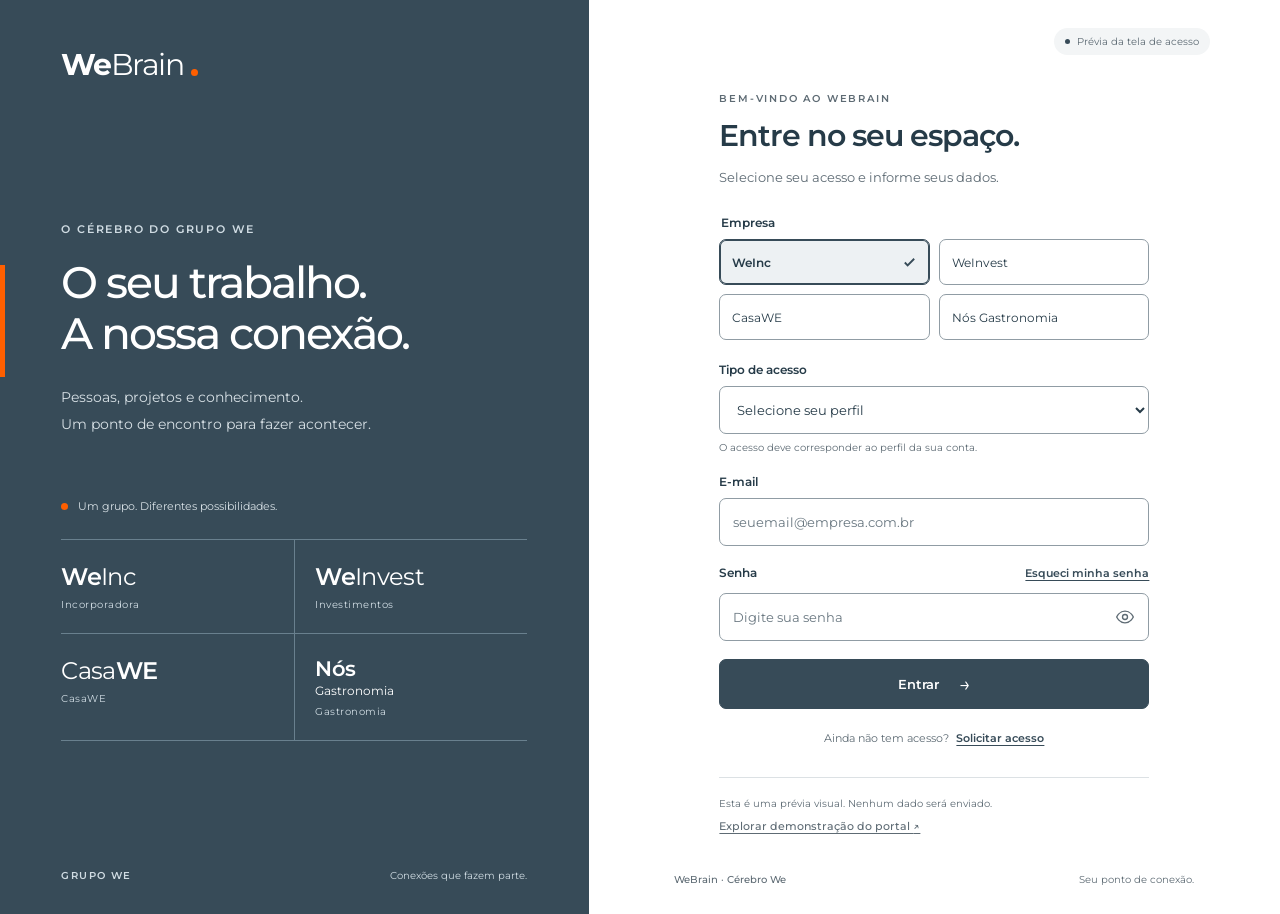
==== login.html @ 1a98ff45 "Initial commit: WeBrain frontend prototype and tests" ====
<!doctype html>
<html lang="pt-BR">
<head>
  <meta charset="utf-8">
  <meta name="viewport" content="width=device-width, initial-scale=1">
  <title>Entrar · WeBrain</title>
  <meta name="description" content="Acesso ao WeBrain, o portal das empresas do Grupo We.">
  <link rel="preconnect" href="https://fonts.googleapis.com">
  <link rel="preconnect" href="https://fonts.gstatic.com" crossorigin>
  <link href="https://fonts.googleapis.com/css2?family=Montserrat:wght@400;500;600;700&display=swap" rel="stylesheet">
  <link rel="stylesheet" href="assets/css/login.css">
</head>
<body>
  <main class="login-layout">
    <section class="brand-panel" aria-labelledby="brand-title">
      <a class="wordmark" href="index.html" aria-label="WeBrain — abrir demonstração do portal">We<span>Brain</span><i aria-hidden="true"></i></a>
      <div class="brand-content">
        <p class="eyebrow">O CÉREBRO DO GRUPO WE</p>
        <h1 id="brand-title">O seu trabalho.<br>A nossa conexão.</h1>
        <p class="brand-description">Pessoas, projetos e conhecimento.<br>Um ponto de encontro para fazer acontecer.</p>
        <div class="ecosystem" aria-label="Empresas do Grupo We">
          <div class="ecosystem-heading"><span class="connection-dot" aria-hidden="true"></span>Um grupo. Diferentes possibilidades.</div>
          <ul class="companies">
            <li><span class="company-name">We<span class="company-light">Inc</span></span><span class="company-caption">Incorporadora</span></li>
            <li><span class="company-name">We<span class="company-light">Invest</span></span><span class="company-caption">Investimentos</span></li>
            <li><span class="company-name"><span class="company-light">Casa</span>WE</span><span class="company-caption">CasaWE</span></li>
            <li><span class="company-name company-name--nos">Nós<span class="company-light"> Gastronomia</span></span><span class="company-caption">Gastronomia</span></li>
          </ul>
        </div>
      </div>
      <footer class="brand-footer"><span>GRUPO WE</span><span>Conexões que fazem parte.</span></footer>
    </section>

    <section class="access-panel" aria-labelledby="login-title">
      <div class="preview-label"><span aria-hidden="true"></span>Prévia da tela de acesso</div>
      <div class="access-content">
        <header class="form-header"><p class="eyebrow">BEM-VINDO AO WEBRAIN</p><h2 id="login-title">Entre no seu espaço.</h2><p>Selecione seu acesso e informe seus dados.</p></header>
        <form id="login-form" novalidate>
          <fieldset class="company-picker">
            <legend>Empresa</legend>
            <div class="company-options">
              <label><input type="radio" name="empresa" value="weinc" checked><span>WeInc<svg viewBox="0 0 16 16" aria-hidden="true"><path d="m3 8 3 3 7-7"/></svg></span></label>
              <label><input type="radio" name="empresa" value="weinvest"><span>WeInvest<svg viewBox="0 0 16 16" aria-hidden="true"><path d="m3 8 3 3 7-7"/></svg></span></label>
              <label><input type="radio" name="empresa" value="casawe"><span>CasaWE<svg viewBox="0 0 16 16" aria-hidden="true"><path d="m3 8 3 3 7-7"/></svg></span></label>
              <label><input type="radio" name="empresa" value="nos"><span>Nós Gastronomia<svg viewBox="0 0 16 16" aria-hidden="true"><path d="m3 8 3 3 7-7"/></svg></span></label>
            </div>
          </fieldset>
          <div class="field"><label for="perfil">Tipo de acesso</label><select id="perfil" name="perfil" required aria-describedby="perfil-help perfil-error"><option value="">Selecione seu perfil</option><option value="administrador">Administrador</option><option value="gestor">Gestor</option><option value="equipe">Equipe</option><option value="parceiro">Parceiro</option><option value="corretor">Corretor</option></select><p class="field-help" id="perfil-help">O acesso deve corresponder ao perfil da sua conta.</p><p class="field-error" id="perfil-error"></p></div>
          <div class="field"><label for="email">E-mail</label><input id="email" name="email" type="email" autocomplete="username" inputmode="email" autocapitalize="none" spellcheck="false" placeholder="seuemail@empresa.com.br" required aria-describedby="email-error"><p class="field-error" id="email-error"></p></div>
          <div class="field"><div class="field-heading"><label for="senha">Senha</label><button class="text-button" type="button" id="recover">Esqueci minha senha</button></div><div class="password-control"><input id="senha" name="senha" type="password" autocomplete="current-password" placeholder="Digite sua senha" required aria-describedby="senha-error"><button type="button" id="toggle-password" aria-label="Mostrar senha" aria-pressed="false"><svg viewBox="0 0 24 24" aria-hidden="true"><path d="M2 12s3.5-7 10-7 10 7 10 7-3.5 7-10 7S2 12 2 12Z"/><circle cx="12" cy="12" r="3"/><path class="eye-slash" d="M3 3l18 18"/></svg></button></div><p class="field-error" id="senha-error"></p></div>
          <button class="submit-button" type="submit">Entrar <span aria-hidden="true">→</span></button>
          <p id="form-status" class="form-status" role="status" aria-live="polite" tabindex="-1" hidden></p>
        </form>
        <p class="request-access">Ainda não tem acesso? <button class="text-button" id="request-access" type="button">Solicitar acesso</button></p>
        <div class="demo-note"><p>Esta é uma prévia visual. Nenhum dado será enviado.</p><a href="index.html">Explorar demonstração do portal <span aria-hidden="true">↗</span></a></div>
      </div>
      <footer class="access-footer"><span>WeBrain · Cérebro We</span><span>Seu ponto de conexão.</span></footer>
    </section>
  </main>
  <dialog id="access-dialog" aria-labelledby="dialog-title" aria-describedby="dialog-description"><form method="dialog"><button class="dialog-close" aria-label="Fechar" autofocus>×</button></form><p class="eyebrow">ACESSO AO WEBRAIN</p><h2 id="dialog-title"></h2><p id="dialog-description"></p><form method="dialog"><button class="submit-button">Entendi</button></form></dialog>
  <script src="assets/js/login.js"></script>
</body>
</html>
---- assets/css/login.css ----
:root{color-scheme:light;--slate:#374b58;--deep:#263b48;--orange:#ff5f00;--ink:#263b48;--muted:#5e6b74;--line:#909ca4;--soft:#f3f5f6;--error:#a52822;font-family:Montserrat,system-ui,-apple-system,"Segoe UI",sans-serif;color:var(--ink);background:#fff;font-synthesis:none}
*{box-sizing:border-box}body{margin:0}button,input,select{font:inherit}button,a,input,select{-webkit-tap-highlight-color:transparent}button{cursor:pointer}a{color:inherit}button:focus-visible,a:focus-visible,input:focus-visible,select:focus-visible{outline:3px solid #3977b1;outline-offset:4px}button:disabled{cursor:wait}fieldset{padding:0;margin:0;border:0}h1,h2,p{margin:0}[hidden]{display:none!important}
.login-layout{display:grid;grid-template-columns:minmax(350px,46%) 1fr;min-height:100vh;min-height:100dvh}.brand-panel{background:var(--slate);color:#fff;padding:46px clamp(30px,4.8vw,78px) 30px;display:flex;flex-direction:column;position:relative;overflow:hidden}.brand-panel::before{content:"";position:absolute;left:0;top:29%;width:5px;height:112px;background:var(--orange)}.wordmark{align-self:flex-start;display:inline-flex;align-items:center;font-size:30px;font-weight:700;letter-spacing:-1.4px;text-decoration:none;gap:0}.wordmark>span{font-weight:400}.wordmark>i{width:7px;height:7px;border-radius:50%;background:var(--orange);margin:16px 0 0 7px}.brand-content{margin:auto 0;padding:75px 0 64px}.eyebrow{font-size:11px;font-weight:600;letter-spacing:1.8px;line-height:1.6}.brand-panel .eyebrow{color:#d0dce3}.brand-panel h1{font-size:clamp(34px,3.4vw,54px);letter-spacing:-2px;line-height:1.17;font-weight:500;margin:20px 0 24px}.brand-description{color:#d7e0e5;font-size:14px;line-height:1.9}.ecosystem{margin-top:60px}.ecosystem-heading{font-size:11px;line-height:1.7;color:#d7e0e5;display:flex;gap:10px;align-items:center}.connection-dot{width:7px;height:7px;background:var(--orange);border-radius:50%;flex-shrink:0}.companies{list-style:none;display:grid;grid-template-columns:1fr 1fr;padding:0;margin:23px 0 0;border-top:1px solid #69808e}.companies li{padding:22px 12px 22px 0;border-bottom:1px solid #69808e;display:flex;flex-direction:column;gap:7px}.companies li:nth-child(even){padding-left:20px;border-left:1px solid #69808e}.company-name{font-size:24px;font-weight:600;letter-spacing:-.7px}.company-light{font-weight:400}.company-name--nos{font-size:21px}.company-name--nos .company-light{display:block;font-size:12px;margin-top:2px;letter-spacing:0}.company-caption{font-size:10px;letter-spacing:.5px;color:#d0dce3}.brand-footer,.access-footer{display:flex;justify-content:space-between;gap:16px;font-size:10px;line-height:1.6}.brand-footer{color:#d0dce3}.brand-footer>span:first-child{font-weight:600;letter-spacing:1.4px}.access-panel{display:flex;flex-direction:column;padding:28px clamp(24px,5.5vw,100px) 26px}.preview-label{align-self:flex-end;display:flex;align-items:center;gap:7px;background:var(--soft);padding:7px 11px;border-radius:20px;font-size:10px;color:var(--muted)}.preview-label>span{width:5px;height:5px;background:var(--slate);border-radius:50%}.access-content{width:100%;max-width:430px;margin:auto; padding:36px 0}.form-header{margin-bottom:28px}.form-header .eyebrow{color:var(--muted);font-size:10px}.form-header h2{font-size:30px;letter-spacing:-1px;font-weight:600;line-height:1.25;margin:10px 0 12px}.form-header>p:last-child{color:var(--muted);font-size:13px;line-height:1.6}.company-picker{margin-bottom:22px}.company-picker legend,.field>label,.field-heading>label{font-size:12px;font-weight:600;margin-bottom:9px;display:block}.company-options{display:grid;grid-template-columns:1fr 1fr;gap:9px}.company-options label{position:relative;cursor:pointer;min-width:0}.company-options input{position:absolute;opacity:0;width:1px;height:1px}.company-options label>span{display:flex;align-items:center;justify-content:space-between;gap:6px;border:1px solid var(--line);padding:13px 12px;min-height:46px;border-radius:7px;font-size:12px;transition:background .15s,border-color .15s}.company-options svg{width:15px;height:15px;fill:none;stroke:var(--slate);stroke-width:2;visibility:hidden;flex-shrink:0}.company-options input:checked+span{border-color:var(--slate);background:#edf1f3;box-shadow:inset 0 0 0 1px var(--slate);font-weight:600}.company-options input:checked+span svg{visibility:visible}.company-options input:focus-visible+span{outline:3px solid #3977b1;outline-offset:3px}.field{margin-bottom:18px}.field input,.field select{display:block;width:100%;height:48px;border:1px solid var(--line);border-radius:7px;background:#fff;color:var(--ink);padding:0 13px;font-size:13px}.field input::placeholder{color:#697780;opacity:1}.field select{padding-right:28px}.field-help{font-size:10px;color:var(--muted);line-height:1.6;margin-top:6px}.field-error{color:var(--error);font-size:11px;line-height:1.5;margin-top:5px}.field-error:empty{display:none}.field [aria-invalid=true]{border-color:var(--error);box-shadow:0 0 0 1px var(--error)}.field-heading{display:flex;justify-content:space-between;gap:10px;align-items:baseline;margin-bottom:9px}.field-heading>label{margin:0}.text-button{padding:0;background:none;border:0;font-size:11px;font-weight:600;color:var(--slate);text-decoration:underline;text-underline-offset:3px;line-height:1.8}.password-control{position:relative}.password-control input{padding-right:51px}.password-control>button{position:absolute;right:2px;top:2px;width:44px;height:44px;background:transparent;border:0;border-radius:5px;color:var(--muted);display:grid;place-items:center}.password-control svg{width:20px;height:20px;fill:none;stroke:currentColor;stroke-width:1.6;stroke-linecap:round;stroke-linejoin:round}.eye-slash{display:none}[aria-pressed=true] .eye-slash{display:block}.submit-button{width:100%;min-height:49px;background:var(--slate);color:#fff;border:1px solid var(--slate);border-radius:7px;font-size:13px;font-weight:600;display:flex;align-items:center;justify-content:center;gap:20px;padding:12px 18px;transition:background .15s}.submit-button:hover{background:var(--deep)}.submit-button>span{font-size:20px;font-weight:400}.form-status{padding:13px;background:var(--soft);border-left:3px solid var(--orange);font-size:12px;line-height:1.7;margin-top:14px}.request-access{font-size:11px;line-height:1.7;color:var(--muted);text-align:center;margin-top:20px}.request-access button{margin-left:4px}.demo-note{border-top:1px solid #dce1e4;margin-top:28px;padding-top:17px;color:var(--muted);font-size:10px;line-height:1.7}.demo-note a{display:inline-block;font-size:11px;font-weight:500;margin-top:5px;text-underline-offset:3px}.access-footer{color:var(--muted);width:100%;max-width:520px;margin:0 auto}.access-footer>span:first-child{font-weight:500}
dialog{border:1px solid #c7cfd4;border-radius:14px;padding:34px;width:calc(100% - 32px);max-width:440px;color:var(--ink);box-shadow:0 18px 80px #152b3a33}dialog::backdrop{background:#192b3a80}dialog h2{font-size:23px;letter-spacing:-.5px;margin:12px 0}dialog>p:not(.eyebrow){font-size:13px;line-height:1.8;color:var(--muted);margin-bottom:26px}.dialog-close{position:absolute;right:9px;top:9px;width:36px;height:36px;border:0;background:var(--soft);color:var(--ink);font-size:23px;border-radius:6px}
@media(min-width:1600px){.brand-content{max-width:520px;align-self:center;width:100%}.access-content{max-width:470px}}
@media(max-width:1000px){.brand-panel{padding:32px 28px}.access-panel{padding:24px 30px}.brand-panel h1{font-size:36px}.company-name{font-size:21px}.company-name--nos{font-size:20px}.brand-footer{flex-direction:column;gap:4px}.brand-description br{display:none}}
@media(max-width:760px){.login-layout{grid-template-columns:1fr}.brand-panel{padding:24px}.brand-panel::before{top:0;width:60px;height:3px;left:24px}.wordmark{font-size:25px}.brand-content{margin:0;padding:26px 0 0}.brand-panel h1{font-size:29px;letter-spacing:-1px;margin:10px 0 12px}.brand-panel h1 br{display:none}.brand-description{font-size:12px;max-width:380px}.ecosystem{margin-top:22px}.ecosystem-heading,.company-caption,.brand-footer{display:none}.companies{display:flex;flex-wrap:wrap;gap:10px 20px;margin:0;padding-top:16px}.companies li,.companies li:nth-child(even){border:0;padding:0}.company-name{font-size:16px}.company-name--nos{font-size:16px}.company-name--nos .company-light{display:inline;font-size:12px}.access-panel{padding:20px 24px}.access-content{padding:28px 0}.preview-label{align-self:flex-start}.form-header h2{font-size:27px}.access-footer{padding:10px 0}.brand-panel .eyebrow{font-size:9px}}
@media(max-width:360px){.access-panel{padding:18px}.company-options label>span{font-size:11px;padding:12px 9px}.access-footer{flex-direction:column;gap:2px}}
@media(prefers-reduced-motion:reduce){*,*::before,*::after{transition:none!important;scroll-behavior:auto!important}}
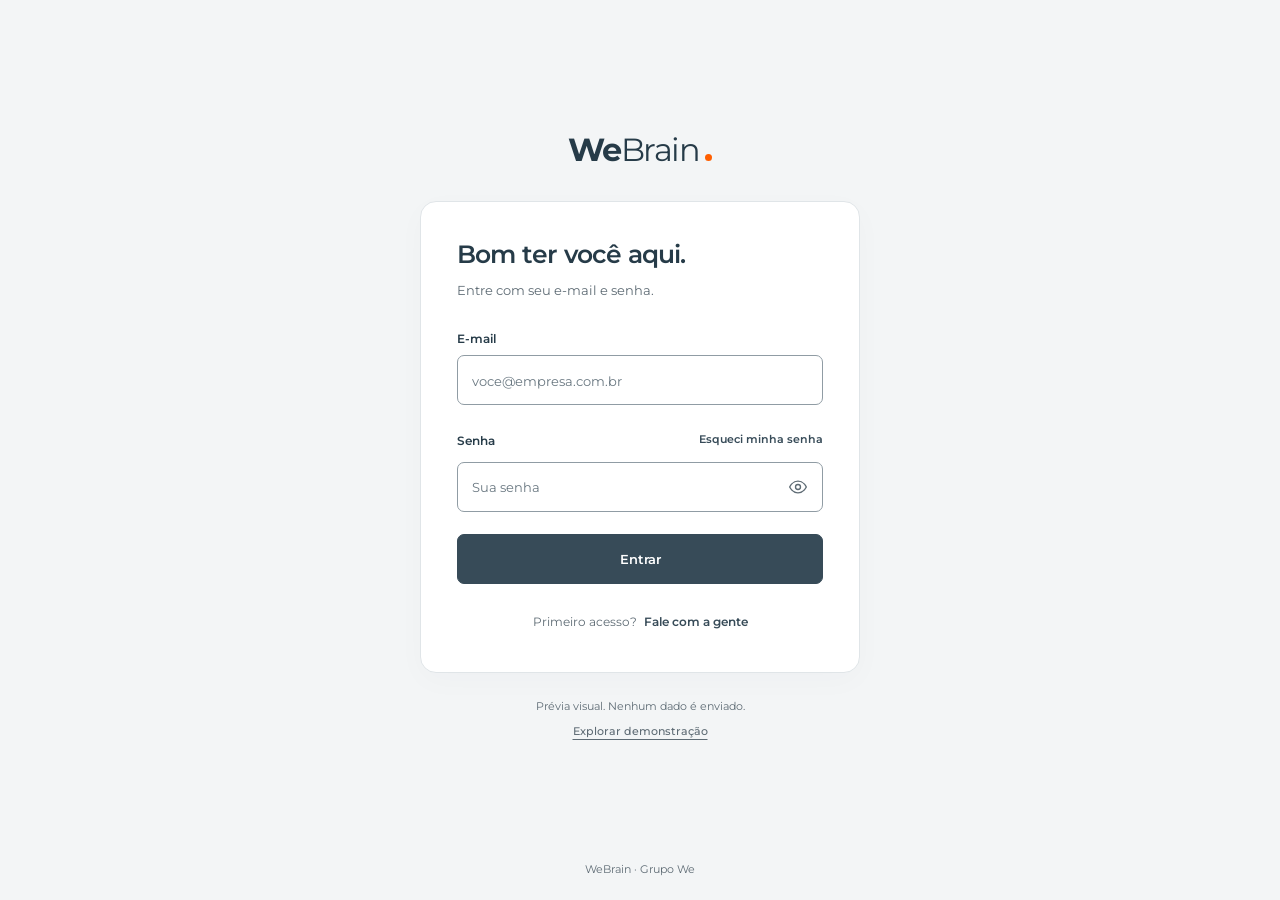
==== commit 9cb0d519: "Login revisado, resiliência da UI e migrations do Supabase Co-Authored-By: Claude Opus 5.5 <noreply@" ====
--- a/login.html
+++ b/login.html
@@ -1,8 +1,9 @@
-<!doctype html>
+﻿<!doctype html>
 <html lang="pt-BR">
 <head>
   <meta charset="utf-8">
   <meta name="viewport" content="width=device-width, initial-scale=1">
+  <meta name="theme-color" content="#f3f5f6">
   <title>Entrar · WeBrain</title>
   <meta name="description" content="Acesso ao WeBrain, o portal das empresas do Grupo We.">
   <link rel="preconnect" href="https://fonts.googleapis.com">
@@ -12,52 +13,44 @@
 </head>
 <body>
   <main class="login-layout">
-    <section class="brand-panel" aria-labelledby="brand-title">
-      <a class="wordmark" href="index.html" aria-label="WeBrain — abrir demonstração do portal">We<span>Brain</span><i aria-hidden="true"></i></a>
-      <div class="brand-content">
-        <p class="eyebrow">O CÉREBRO DO GRUPO WE</p>
-        <h1 id="brand-title">O seu trabalho.<br>A nossa conexão.</h1>
-        <p class="brand-description">Pessoas, projetos e conhecimento.<br>Um ponto de encontro para fazer acontecer.</p>
-        <div class="ecosystem" aria-label="Empresas do Grupo We">
-          <div class="ecosystem-heading"><span class="connection-dot" aria-hidden="true"></span>Um grupo. Diferentes possibilidades.</div>
-          <ul class="companies">
-            <li><span class="company-name">We<span class="company-light">Inc</span></span><span class="company-caption">Incorporadora</span></li>
-            <li><span class="company-name">We<span class="company-light">Invest</span></span><span class="company-caption">Investimentos</span></li>
-            <li><span class="company-name"><span class="company-light">Casa</span>WE</span><span class="company-caption">CasaWE</span></li>
-            <li><span class="company-name company-name--nos">Nós<span class="company-light"> Gastronomia</span></span><span class="company-caption">Gastronomia</span></li>
-          </ul>
-        </div>
-      </div>
-      <footer class="brand-footer"><span>GRUPO WE</span><span>Conexões que fazem parte.</span></footer>
-    </section>
-
-    <section class="access-panel" aria-labelledby="login-title">
-      <div class="preview-label"><span aria-hidden="true"></span>Prévia da tela de acesso</div>
-      <div class="access-content">
-        <header class="form-header"><p class="eyebrow">BEM-VINDO AO WEBRAIN</p><h2 id="login-title">Entre no seu espaço.</h2><p>Selecione seu acesso e informe seus dados.</p></header>
+    <div class="access-content">
+      <div class="wordmark" aria-label="WeBrain">We<span>Brain</span><i aria-hidden="true"></i></div>
+      <section class="access-panel" aria-labelledby="login-title">
+        <header class="form-header">
+          <h1 id="login-title">Bom ter você aqui.</h1>
+          <p>Entre com seu e-mail e senha.</p>
+        </header>
         <form id="login-form" novalidate>
-          <fieldset class="company-picker">
-            <legend>Empresa</legend>
-            <div class="company-options">
-              <label><input type="radio" name="empresa" value="weinc" checked><span>WeInc<svg viewBox="0 0 16 16" aria-hidden="true"><path d="m3 8 3 3 7-7"/></svg></span></label>
-              <label><input type="radio" name="empresa" value="weinvest"><span>WeInvest<svg viewBox="0 0 16 16" aria-hidden="true"><path d="m3 8 3 3 7-7"/></svg></span></label>
-              <label><input type="radio" name="empresa" value="casawe"><span>CasaWE<svg viewBox="0 0 16 16" aria-hidden="true"><path d="m3 8 3 3 7-7"/></svg></span></label>
-              <label><input type="radio" name="empresa" value="nos"><span>Nós Gastronomia<svg viewBox="0 0 16 16" aria-hidden="true"><path d="m3 8 3 3 7-7"/></svg></span></label>
+          <div class="field">
+            <label for="email">E-mail</label>
+            <input id="email" name="email" type="email" autocomplete="username" inputmode="email" autocapitalize="none" spellcheck="false" placeholder="voce@empresa.com.br" required aria-describedby="email-error">
+            <p class="field-error" id="email-error"></p>
+          </div>
+          <div class="field">
+            <div class="field-heading"><label for="senha">Senha</label><button class="text-button" type="button" id="recover">Esqueci minha senha</button></div>
+            <div class="password-control">
+              <input id="senha" name="senha" type="password" autocomplete="current-password" placeholder="Sua senha" required aria-describedby="senha-error">
+              <button type="button" id="toggle-password" aria-label="Mostrar senha" aria-pressed="false"><svg viewBox="0 0 24 24" aria-hidden="true"><path d="M2 12s3.5-7 10-7 10 7 10 7-3.5 7-10 7S2 12 2 12Z"/><circle cx="12" cy="12" r="3"/><path class="eye-slash" d="M3 3l18 18"/></svg></button>
             </div>
-          </fieldset>
-          <div class="field"><label for="perfil">Tipo de acesso</label><select id="perfil" name="perfil" required aria-describedby="perfil-help perfil-error"><option value="">Selecione seu perfil</option><option value="administrador">Administrador</option><option value="gestor">Gestor</option><option value="equipe">Equipe</option><option value="parceiro">Parceiro</option><option value="corretor">Corretor</option></select><p class="field-help" id="perfil-help">O acesso deve corresponder ao perfil da sua conta.</p><p class="field-error" id="perfil-error"></p></div>
-          <div class="field"><label for="email">E-mail</label><input id="email" name="email" type="email" autocomplete="username" inputmode="email" autocapitalize="none" spellcheck="false" placeholder="seuemail@empresa.com.br" required aria-describedby="email-error"><p class="field-error" id="email-error"></p></div>
-          <div class="field"><div class="field-heading"><label for="senha">Senha</label><button class="text-button" type="button" id="recover">Esqueci minha senha</button></div><div class="password-control"><input id="senha" name="senha" type="password" autocomplete="current-password" placeholder="Digite sua senha" required aria-describedby="senha-error"><button type="button" id="toggle-password" aria-label="Mostrar senha" aria-pressed="false"><svg viewBox="0 0 24 24" aria-hidden="true"><path d="M2 12s3.5-7 10-7 10 7 10 7-3.5 7-10 7S2 12 2 12Z"/><circle cx="12" cy="12" r="3"/><path class="eye-slash" d="M3 3l18 18"/></svg></button></div><p class="field-error" id="senha-error"></p></div>
-          <button class="submit-button" type="submit">Entrar <span aria-hidden="true">→</span></button>
+            <p class="field-error" id="senha-error"></p>
+          </div>
+          <button class="submit-button" type="submit">Entrar</button>
           <p id="form-status" class="form-status" role="status" aria-live="polite" tabindex="-1" hidden></p>
         </form>
-        <p class="request-access">Ainda não tem acesso? <button class="text-button" id="request-access" type="button">Solicitar acesso</button></p>
-        <div class="demo-note"><p>Esta é uma prévia visual. Nenhum dado será enviado.</p><a href="index.html">Explorar demonstração do portal <span aria-hidden="true">↗</span></a></div>
-      </div>
-      <footer class="access-footer"><span>WeBrain · Cérebro We</span><span>Seu ponto de conexão.</span></footer>
-    </section>
+        <p class="request-access">Primeiro acesso? <button class="text-button" id="request-access" type="button">Fale com a gente</button></p>
+      </section>
+      <aside class="demo-note" aria-label="Demonstração">
+        <p>Prévia visual. Nenhum dado é enviado.</p>
+        <a href="index.html">Explorar demonstração</a>
+      </aside>
+    </div>
+    <footer class="access-footer">WeBrain · Grupo We</footer>
   </main>
-  <dialog id="access-dialog" aria-labelledby="dialog-title" aria-describedby="dialog-description"><form method="dialog"><button class="dialog-close" aria-label="Fechar" autofocus>×</button></form><p class="eyebrow">ACESSO AO WEBRAIN</p><h2 id="dialog-title"></h2><p id="dialog-description"></p><form method="dialog"><button class="submit-button">Entendi</button></form></dialog>
+  <dialog id="access-dialog" aria-labelledby="dialog-title" aria-describedby="dialog-description">
+    <form method="dialog"><button class="dialog-close" aria-label="Fechar">×</button></form>
+    <h2 id="dialog-title"></h2><p id="dialog-description"></p>
+    <form method="dialog"><button class="submit-button" autofocus>Entendi</button></form>
+  </dialog>
   <script src="assets/js/login.js"></script>
 </body>
 </html>
--- a/assets/css/login.css
+++ b/assets/css/login.css
@@ -1,9 +1,21 @@
-:root{color-scheme:light;--slate:#374b58;--deep:#263b48;--orange:#ff5f00;--ink:#263b48;--muted:#5e6b74;--line:#909ca4;--soft:#f3f5f6;--error:#a52822;font-family:Montserrat,system-ui,-apple-system,"Segoe UI",sans-serif;color:var(--ink);background:#fff;font-synthesis:none}
-*{box-sizing:border-box}body{margin:0}button,input,select{font:inherit}button,a,input,select{-webkit-tap-highlight-color:transparent}button{cursor:pointer}a{color:inherit}button:focus-visible,a:focus-visible,input:focus-visible,select:focus-visible{outline:3px solid #3977b1;outline-offset:4px}button:disabled{cursor:wait}fieldset{padding:0;margin:0;border:0}h1,h2,p{margin:0}[hidden]{display:none!important}
-.login-layout{display:grid;grid-template-columns:minmax(350px,46%) 1fr;min-height:100vh;min-height:100dvh}.brand-panel{background:var(--slate);color:#fff;padding:46px clamp(30px,4.8vw,78px) 30px;display:flex;flex-direction:column;position:relative;overflow:hidden}.brand-panel::before{content:"";position:absolute;left:0;top:29%;width:5px;height:112px;background:var(--orange)}.wordmark{align-self:flex-start;display:inline-flex;align-items:center;font-size:30px;font-weight:700;letter-spacing:-1.4px;text-decoration:none;gap:0}.wordmark>span{font-weight:400}.wordmark>i{width:7px;height:7px;border-radius:50%;background:var(--orange);margin:16px 0 0 7px}.brand-content{margin:auto 0;padding:75px 0 64px}.eyebrow{font-size:11px;font-weight:600;letter-spacing:1.8px;line-height:1.6}.brand-panel .eyebrow{color:#d0dce3}.brand-panel h1{font-size:clamp(34px,3.4vw,54px);letter-spacing:-2px;line-height:1.17;font-weight:500;margin:20px 0 24px}.brand-description{color:#d7e0e5;font-size:14px;line-height:1.9}.ecosystem{margin-top:60px}.ecosystem-heading{font-size:11px;line-height:1.7;color:#d7e0e5;display:flex;gap:10px;align-items:center}.connection-dot{width:7px;height:7px;background:var(--orange);border-radius:50%;flex-shrink:0}.companies{list-style:none;display:grid;grid-template-columns:1fr 1fr;padding:0;margin:23px 0 0;border-top:1px solid #69808e}.companies li{padding:22px 12px 22px 0;border-bottom:1px solid #69808e;display:flex;flex-direction:column;gap:7px}.companies li:nth-child(even){padding-left:20px;border-left:1px solid #69808e}.company-name{font-size:24px;font-weight:600;letter-spacing:-.7px}.company-light{font-weight:400}.company-name--nos{font-size:21px}.company-name--nos .company-light{display:block;font-size:12px;margin-top:2px;letter-spacing:0}.company-caption{font-size:10px;letter-spacing:.5px;color:#d0dce3}.brand-footer,.access-footer{display:flex;justify-content:space-between;gap:16px;font-size:10px;line-height:1.6}.brand-footer{color:#d0dce3}.brand-footer>span:first-child{font-weight:600;letter-spacing:1.4px}.access-panel{display:flex;flex-direction:column;padding:28px clamp(24px,5.5vw,100px) 26px}.preview-label{align-self:flex-end;display:flex;align-items:center;gap:7px;background:var(--soft);padding:7px 11px;border-radius:20px;font-size:10px;color:var(--muted)}.preview-label>span{width:5px;height:5px;background:var(--slate);border-radius:50%}.access-content{width:100%;max-width:430px;margin:auto; padding:36px 0}.form-header{margin-bottom:28px}.form-header .eyebrow{color:var(--muted);font-size:10px}.form-header h2{font-size:30px;letter-spacing:-1px;font-weight:600;line-height:1.25;margin:10px 0 12px}.form-header>p:last-child{color:var(--muted);font-size:13px;line-height:1.6}.company-picker{margin-bottom:22px}.company-picker legend,.field>label,.field-heading>label{font-size:12px;font-weight:600;margin-bottom:9px;display:block}.company-options{display:grid;grid-template-columns:1fr 1fr;gap:9px}.company-options label{position:relative;cursor:pointer;min-width:0}.company-options input{position:absolute;opacity:0;width:1px;height:1px}.company-options label>span{display:flex;align-items:center;justify-content:space-between;gap:6px;border:1px solid var(--line);padding:13px 12px;min-height:46px;border-radius:7px;font-size:12px;transition:background .15s,border-color .15s}.company-options svg{width:15px;height:15px;fill:none;stroke:var(--slate);stroke-width:2;visibility:hidden;flex-shrink:0}.company-options input:checked+span{border-color:var(--slate);background:#edf1f3;box-shadow:inset 0 0 0 1px var(--slate);font-weight:600}.company-options input:checked+span svg{visibility:visible}.company-options input:focus-visible+span{outline:3px solid #3977b1;outline-offset:3px}.field{margin-bottom:18px}.field input,.field select{display:block;width:100%;height:48px;border:1px solid var(--line);border-radius:7px;background:#fff;color:var(--ink);padding:0 13px;font-size:13px}.field input::placeholder{color:#697780;opacity:1}.field select{padding-right:28px}.field-help{font-size:10px;color:var(--muted);line-height:1.6;margin-top:6px}.field-error{color:var(--error);font-size:11px;line-height:1.5;margin-top:5px}.field-error:empty{display:none}.field [aria-invalid=true]{border-color:var(--error);box-shadow:0 0 0 1px var(--error)}.field-heading{display:flex;justify-content:space-between;gap:10px;align-items:baseline;margin-bottom:9px}.field-heading>label{margin:0}.text-button{padding:0;background:none;border:0;font-size:11px;font-weight:600;color:var(--slate);text-decoration:underline;text-underline-offset:3px;line-height:1.8}.password-control{position:relative}.password-control input{padding-right:51px}.password-control>button{position:absolute;right:2px;top:2px;width:44px;height:44px;background:transparent;border:0;border-radius:5px;color:var(--muted);display:grid;place-items:center}.password-control svg{width:20px;height:20px;fill:none;stroke:currentColor;stroke-width:1.6;stroke-linecap:round;stroke-linejoin:round}.eye-slash{display:none}[aria-pressed=true] .eye-slash{display:block}.submit-button{width:100%;min-height:49px;background:var(--slate);color:#fff;border:1px solid var(--slate);border-radius:7px;font-size:13px;font-weight:600;display:flex;align-items:center;justify-content:center;gap:20px;padding:12px 18px;transition:background .15s}.submit-button:hover{background:var(--deep)}.submit-button>span{font-size:20px;font-weight:400}.form-status{padding:13px;background:var(--soft);border-left:3px solid var(--orange);font-size:12px;line-height:1.7;margin-top:14px}.request-access{font-size:11px;line-height:1.7;color:var(--muted);text-align:center;margin-top:20px}.request-access button{margin-left:4px}.demo-note{border-top:1px solid #dce1e4;margin-top:28px;padding-top:17px;color:var(--muted);font-size:10px;line-height:1.7}.demo-note a{display:inline-block;font-size:11px;font-weight:500;margin-top:5px;text-underline-offset:3px}.access-footer{color:var(--muted);width:100%;max-width:520px;margin:0 auto}.access-footer>span:first-child{font-weight:500}
-dialog{border:1px solid #c7cfd4;border-radius:14px;padding:34px;width:calc(100% - 32px);max-width:440px;color:var(--ink);box-shadow:0 18px 80px #152b3a33}dialog::backdrop{background:#192b3a80}dialog h2{font-size:23px;letter-spacing:-.5px;margin:12px 0}dialog>p:not(.eyebrow){font-size:13px;line-height:1.8;color:var(--muted);margin-bottom:26px}.dialog-close{position:absolute;right:9px;top:9px;width:36px;height:36px;border:0;background:var(--soft);color:var(--ink);font-size:23px;border-radius:6px}
-@media(min-width:1600px){.brand-content{max-width:520px;align-self:center;width:100%}.access-content{max-width:470px}}
-@media(max-width:1000px){.brand-panel{padding:32px 28px}.access-panel{padding:24px 30px}.brand-panel h1{font-size:36px}.company-name{font-size:21px}.company-name--nos{font-size:20px}.brand-footer{flex-direction:column;gap:4px}.brand-description br{display:none}}
-@media(max-width:760px){.login-layout{grid-template-columns:1fr}.brand-panel{padding:24px}.brand-panel::before{top:0;width:60px;height:3px;left:24px}.wordmark{font-size:25px}.brand-content{margin:0;padding:26px 0 0}.brand-panel h1{font-size:29px;letter-spacing:-1px;margin:10px 0 12px}.brand-panel h1 br{display:none}.brand-description{font-size:12px;max-width:380px}.ecosystem{margin-top:22px}.ecosystem-heading,.company-caption,.brand-footer{display:none}.companies{display:flex;flex-wrap:wrap;gap:10px 20px;margin:0;padding-top:16px}.companies li,.companies li:nth-child(even){border:0;padding:0}.company-name{font-size:16px}.company-name--nos{font-size:16px}.company-name--nos .company-light{display:inline;font-size:12px}.access-panel{padding:20px 24px}.access-content{padding:28px 0}.preview-label{align-self:flex-start}.form-header h2{font-size:27px}.access-footer{padding:10px 0}.brand-panel .eyebrow{font-size:9px}}
-@media(max-width:360px){.access-panel{padding:18px}.company-options label>span{font-size:11px;padding:12px 9px}.access-footer{flex-direction:column;gap:2px}}
+﻿/* Login WeBrain: uma coluna e foco no acesso. */
+:root{color-scheme:light;--slate:#374b58;--deep:#263b48;--orange:#ff5f00;--ink:#263b48;--muted:#5e6b74;--line:#909ca4;--soft:#f3f5f6;--error:#a52822;font-family:Montserrat,system-ui,-apple-system,"Segoe UI",sans-serif;color:var(--ink);background:var(--soft);font-synthesis:none}
+*{box-sizing:border-box}body{margin:0}button,input{font:inherit}button{cursor:pointer}a{color:inherit}h1,h2,p{margin:0}[hidden]{display:none!important}:focus-visible{outline:3px solid #3977b1;outline-offset:4px}
+.login-layout{min-height:100vh;min-height:100svh;display:grid;grid-template-rows:1fr auto;padding:56px 24px 24px}
+.access-content{width:100%;max-width:440px;align-self:center;justify-self:center}
+.wordmark{display:flex;justify-content:center;align-items:baseline;font-size:32px;font-weight:700;letter-spacing:-1.4px;margin-bottom:32px}.wordmark>span{font-weight:400}.wordmark>i{width:7px;height:7px;border-radius:50%;background:var(--orange);margin-left:5px}
+.access-panel{background:#fff;border:1px solid #e0e5e8;border-radius:16px;padding:36px;box-shadow:0 8px 30px #263b4806}
+.form-header{margin-bottom:30px}.form-header h1{font-size:25px;line-height:1.3;letter-spacing:-.8px;font-weight:600}.form-header p{margin-top:10px;color:var(--muted);font-size:13px;line-height:1.6}
+.field{margin-bottom:22px}.field>label,.field-heading>label{display:block;font-size:12px;font-weight:600}.field>label{margin-bottom:9px}
+.field input{display:block;width:100%;height:50px;padding:0 14px;border:1px solid var(--line);border-radius:7px;background:#fff;color:var(--ink);font-size:16px}.field input::placeholder{font-size:13px;color:#697780;opacity:1}.field input:hover{border-color:var(--slate)}.field [aria-invalid=true]{border-color:var(--error);box-shadow:0 0 0 1px var(--error)}
+.field-heading{display:flex;align-items:center;justify-content:space-between;gap:8px;margin-bottom:9px}.text-button{padding:3px 0;background:none;border:0;color:var(--slate);font-size:11px;font-weight:600;line-height:1.8;text-underline-offset:4px}.text-button:hover{text-decoration:underline}
+.password-control{position:relative}.password-control input{padding-right:50px}.password-control>button{position:absolute;right:3px;top:3px;width:44px;height:44px;display:grid;place-items:center;border:0;border-radius:5px;background:transparent;color:var(--muted)}.password-control>button:hover{background:var(--soft)}.password-control svg{width:20px;height:20px;fill:none;stroke:currentColor;stroke-width:1.6;stroke-linecap:round;stroke-linejoin:round}.eye-slash{display:none}[aria-pressed=true] .eye-slash{display:block}
+.field-error{margin-top:7px;font-size:12px;line-height:1.5;color:var(--error)}.field-error:empty{display:none}
+.submit-button{width:100%;min-height:50px;padding:12px 18px;border:1px solid var(--slate);border-radius:7px;background:var(--slate);color:#fff;font-size:13px;font-weight:600;transition:background .15s}.submit-button:hover{background:var(--deep)}
+.form-status{margin-top:16px;padding:12px;background:var(--soft);border-left:3px solid var(--orange);font-size:12px;line-height:1.7}
+.request-access{margin-top:24px;text-align:center;font-size:12px;line-height:1.7;color:var(--muted)}.request-access .text-button{margin-left:4px;font-size:12px}
+.demo-note{margin-top:24px;text-align:center;font-size:11px;line-height:1.8;color:var(--muted)}.demo-note a{display:inline-block;padding:6px;font-weight:500;text-underline-offset:4px}
+.access-footer{text-align:center;margin-top:40px;font-size:11px;color:var(--muted)}
+dialog{width:calc(100% - 32px);max-width:420px;max-height:calc(100dvh - 32px);padding:40px 28px 28px;border:1px solid #c7cfd4;border-radius:14px;color:var(--ink);box-shadow:0 18px 80px #152b3a33}dialog::backdrop{background:#192b3a80}dialog h2{font-size:23px;letter-spacing:-.5px;margin:8px 0 14px}dialog>p{font-size:13px;line-height:1.8;color:var(--muted);margin-bottom:26px}.dialog-close{position:absolute;right:9px;top:9px;width:36px;height:36px;border:0;background:var(--soft);color:var(--ink);font-size:23px;border-radius:6px}
+@media(max-width:480px){.login-layout{padding:32px 18px 20px}.wordmark{margin-bottom:26px;font-size:30px}.access-panel{padding:28px 22px;border-radius:12px}.form-header h1{font-size:23px}.access-footer{margin-top:28px}}
 @media(prefers-reduced-motion:reduce){*,*::before,*::after{transition:none!important;scroll-behavior:auto!important}}
